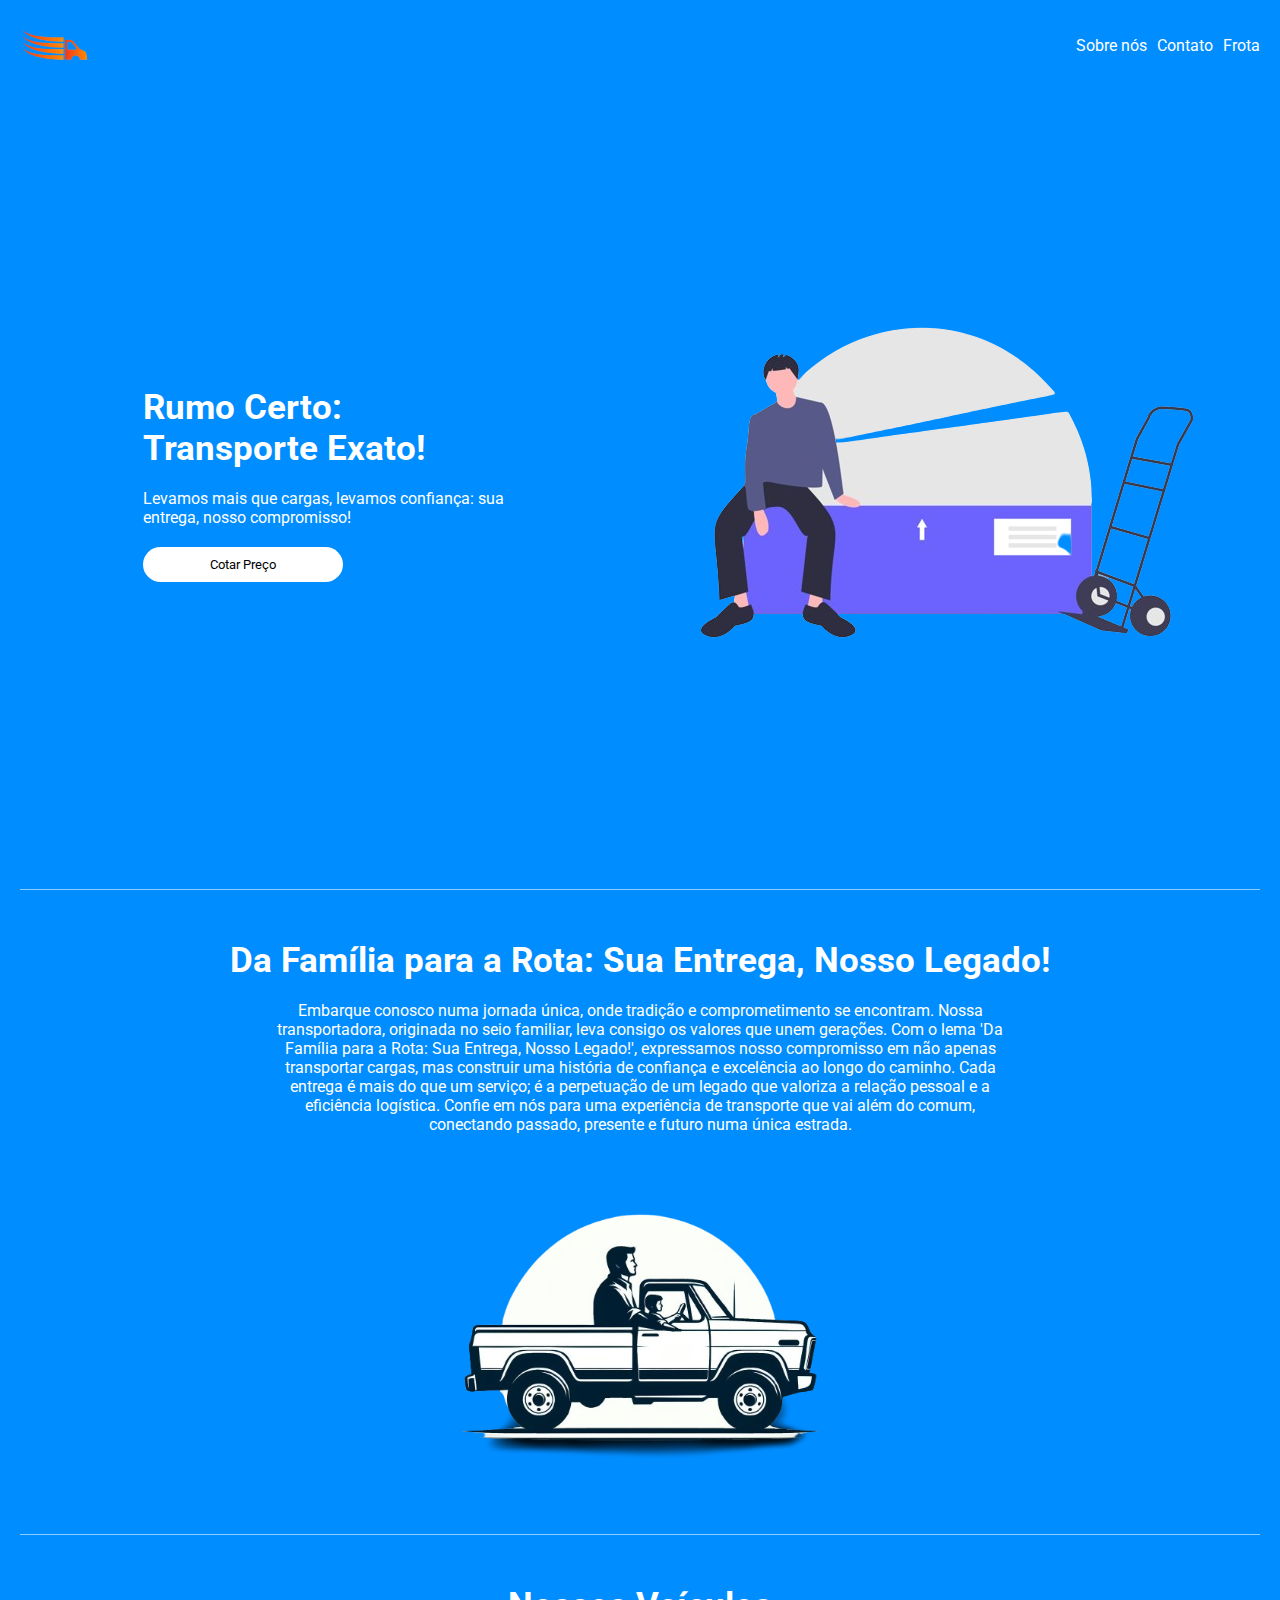
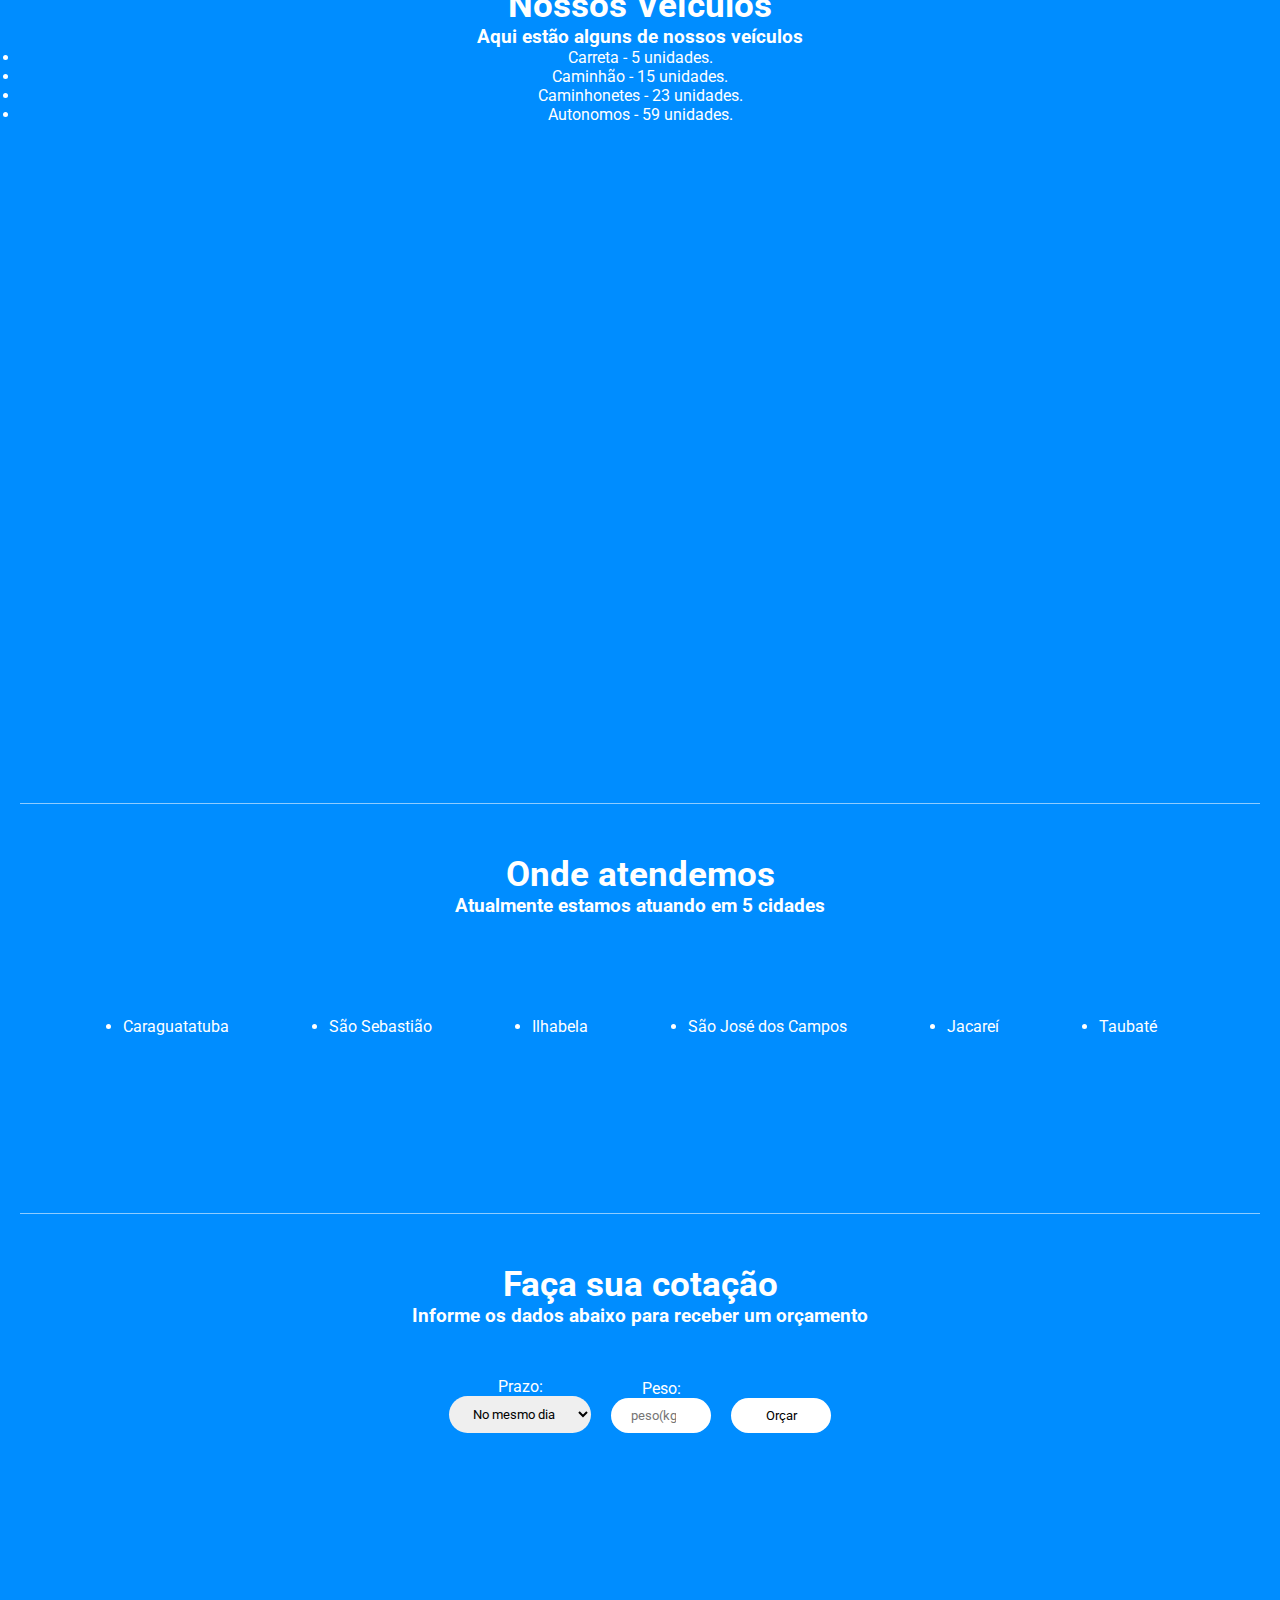
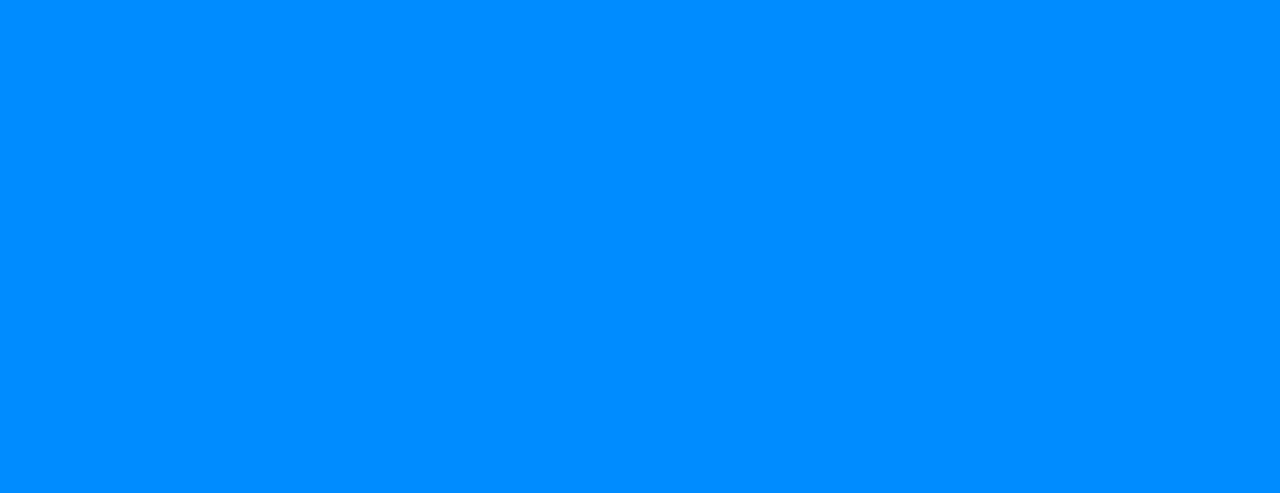
==== challenges-main/index.html @ 495a7d64 "first commit" ====
<!DOCTYPE html>
<html lang="en">

<head>
    <meta charset="UTF-8">
    <meta name="viewport" content="width=device-width, initial-scale=1.0">
    <link rel="stylesheet" href="style.css">
    <title>Transportadora</title>
</head>

<body>
    <header>
        <nav>
            <img class="logo" src="./assets/logo-s.png" alt="">
            <div class="flex-1"></div>
            <a href="#">Sobre nós</a>
            <a href="#">Contato</a>
            <a href="#">Frota</a>
        </nav>
    </header>

    <section class="main">
        <div class="flex-1 content">
            <div class="text">
                <h1>
                    Rumo Certo: Transporte Exato!
                </h1>
                <p>
                    Levamos mais que cargas, levamos confiança: sua entrega, nosso compromisso!
                </p>
                <button>Cotar Preço</button>
            </div>
        </div>
        
        <div class="flex-1">
            <img src="./assets/main/logistic.png" alt="">
        </div>
    </section>
    
    <div class="family">
        <h1>Da Família para a Rota: Sua Entrega, Nosso Legado!</h1>
        <p>
            Embarque conosco numa jornada única, onde tradição e comprometimento se encontram. Nossa transportadora, originada no seio familiar, leva consigo os valores que unem gerações. Com o lema 'Da Família para a Rota: Sua Entrega, Nosso Legado!', expressamos nosso compromisso em não apenas transportar cargas, mas construir uma história de confiança e excelência ao longo do caminho. Cada entrega é mais do que um serviço; é a perpetuação de um legado que valoriza a relação pessoal e a eficiência logística. Confie em nós para uma experiência de transporte que vai além do comum, conectando passado, presente e futuro numa única estrada.
        </p>
        
        <img src="./assets/main/pf2.png" alt="">
    </div>

    <div class="veiculos">
        <h1>Nossos Veículos</h1>
        <h3>Aqui estão alguns de nossos veículos</h3>
        
        <ul>
            
        </ul>
        
    </div>
    
    <div class="local">
        <h1>Onde atendemos</h1>
        <h3>Atualmente estamos atuando em 5 cidades</h3>

        <div class="cidades">

        </div>
    </div>

    <div class="cotacao">
        <h1>Faça sua cotação</h1>
        <h3>Informe os dados abaixo para receber um orçamento</h3>

        <form>
            <label>
                Prazo: <br>
                <select>
                    <option value="100">No mesmo dia</option>
                    <option value="55">3 dias</option>
                    <option value="30">1 semana</option>
                    <option value="10">1 mês</option>
                </select>
            </label>
    
            <label>
                Peso: <br>
                <input class="peso" type="number" placeholder="peso(kg)">
            </label>
    
            <button type="button" onclick="cotacaoFrete()">Orçar</button>
        </form>

        <div class="orcamento">
            
        </div>
    </div>

    <script src="./index.js"></script>
</body>

</html>
---- challenges-main/style.css ----
@import url('https://fonts.googleapis.com/css2?family=Fira+Code:wght@300;400;500;700&family=Roboto:wght@300;400;500;700&display=swap');

* {
    padding: 0;
    margin: 0;
    box-sizing: border-box;
    font-family: 'Fira Code', monospace;
    font-family: 'Roboto', sans-serif;
    color: white;
}

body {
    background-color: #008dff;
    padding: 10px 20px;
}

header {
    height: 70px;
    display: flex;
}

.logo {
    height: 100%;
}

h1 {
    font-size: 35px;
}

nav {
    width: 100%;
    display: flex;
    align-items: center;
    column-gap: 10px;
}

a {
    color: white;
    text-decoration: none;
}

.flex-1 {
    flex: 1;
}

.main{
    height: 90vh;
    display: flex;
    justify-content: space-between;
    align-items: center;
    border-bottom: 0.5px solid rgba(255, 255, 255, 0.555);
    margin-bottom: 50px;
}

.content {
    display: flex;
    align-items: center;
    justify-content: center;
}

.text {
    width: 60%;
    display: flex;
    flex-direction: column;
    row-gap: 20px;
}

.text button {
    background-color: white;
    color: black;
    border: none;
    padding: 10px 0;
    width: 200px;
    border-radius: 25px;
}

.text button:hover {
    background-color: whitesmoke;
}

.family {
    max-height: 90vh;
    display: flex;
    flex-direction: column;
    row-gap: 20px;
    text-align: center;

    align-items: center;

    border-bottom: 0.5px solid rgba(255, 255, 255, 0.555);
    margin-bottom: 50px;
}

.family img {
    height: 380px;
}

.family p {
    width: 60%;
}

.veiculos {
    text-align: center;
    height: 91vh;
    border-bottom: 0.5px solid rgba(255, 255, 255, 0.555);
    margin-bottom: 50px;
}

.local {
    text-align: center;
    height: 40vh;
    border-bottom: 0.5px solid rgba(255, 255, 255, 0.555);
    margin-bottom: 50px;
}

.local .cidades {
    margin-top: 100px;
    display: flex;
    justify-content: center;
    flex-wrap: wrap;
    column-gap: 100px;
    row-gap: 20px;
}

.cotacao {
    display: flex;
    flex-direction: column;
    text-align: center;
    height: 91vh;
}

.cotacao form {
    display: flex;
    column-gap: 20px;
    align-items: flex-end;
    justify-content: center;
    margin-top: 50px;

}

.cotacao option {
    color: black;
}

.cotacao select {
    color: black;
    padding: 10px 20px;
    border-radius: 25px;
    border: none;
}

.cotacao input {
    color: black;
    padding: 10px 20px;
    border-radius: 25px;
    border: none;
    width: 100px;
}

.cotacao button {
    background-color: white;
    color: black;
    border: none;
    padding: 10px 0;
    width: 100px;
    border-radius: 25px;
}

.orcamento {
    font-size: 50px;
    margin-top: 100px;
}
@media screen and (max-width: 768px) {
    .main {
        flex-direction: column;
    }

    .main img {
        width: 100%;
    }

    .family {
        max-height: 100%;
    }

    .family img {
        height: 300px;
    }
}
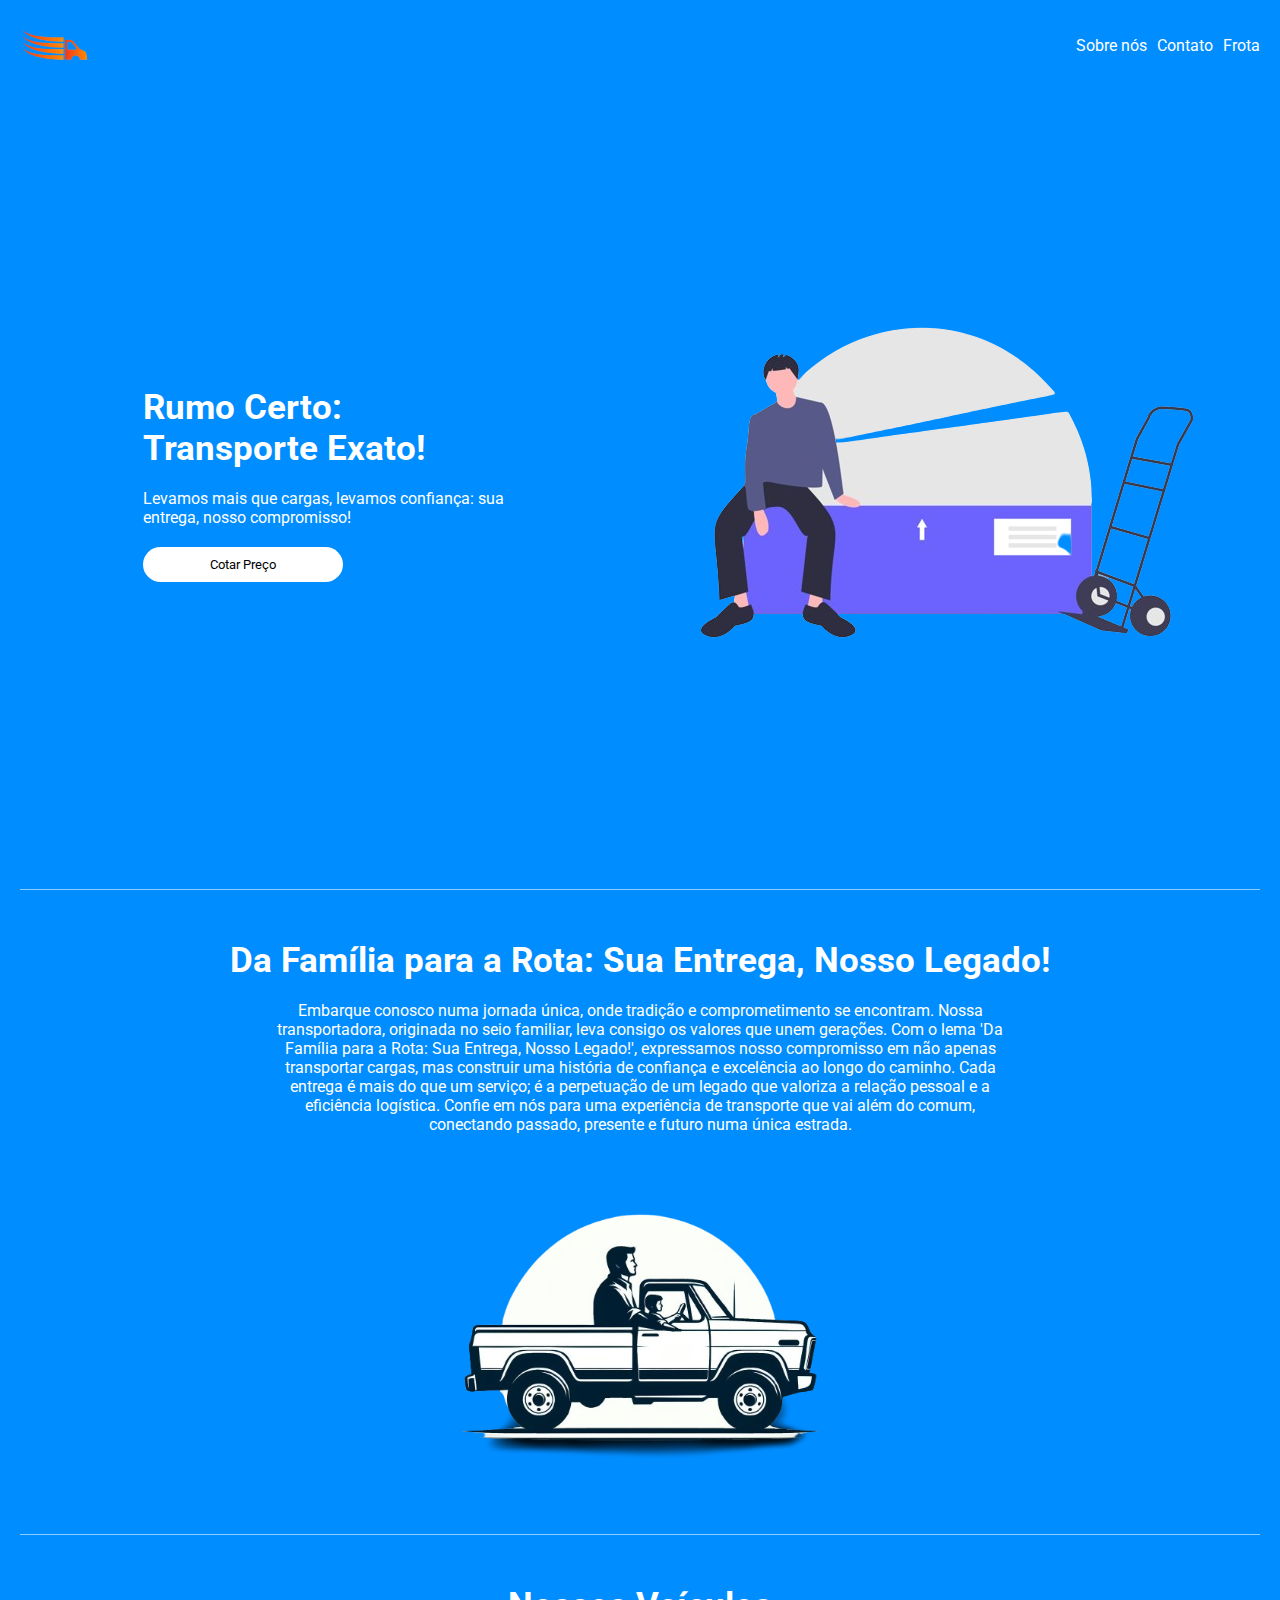
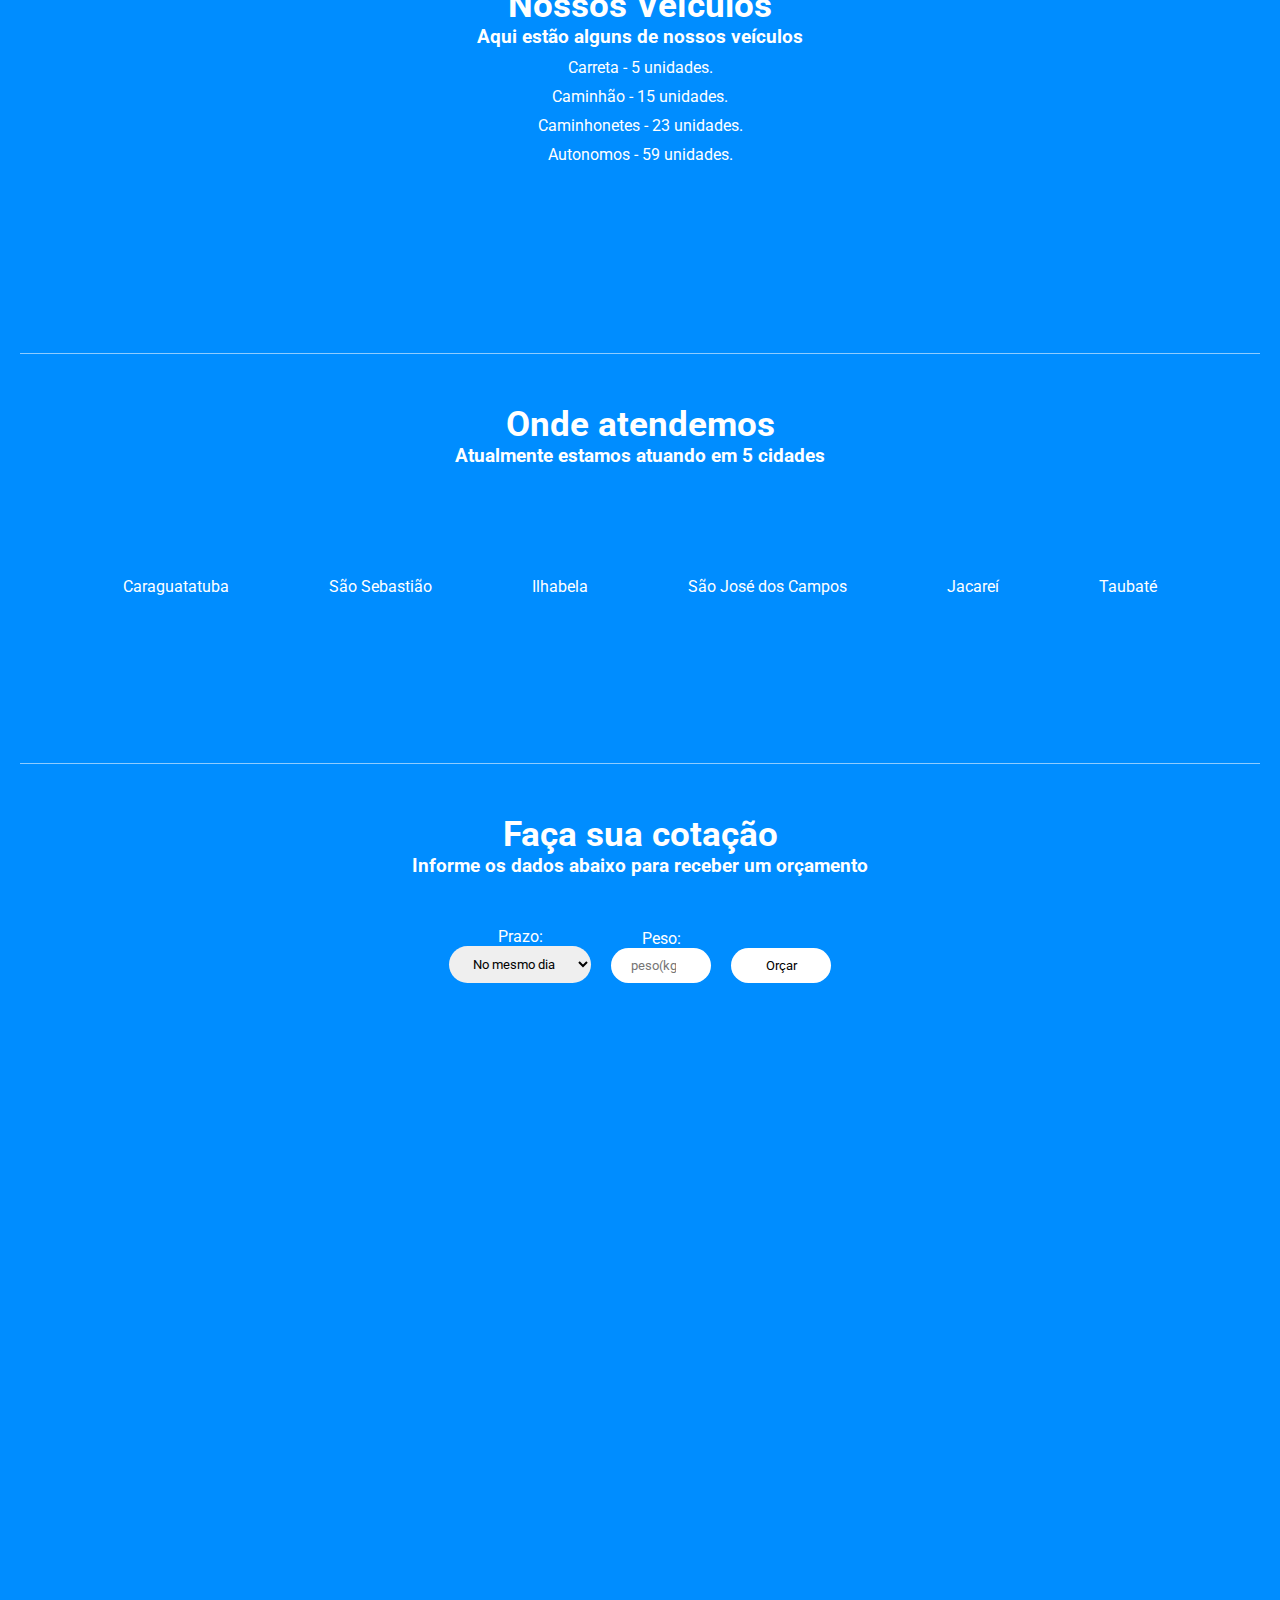
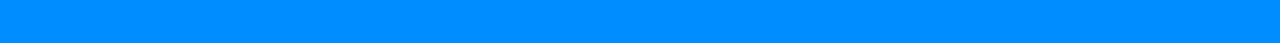
==== commit 0bdd415b: "ajustes" ====
--- a/challenges-main/index.html
+++ b/challenges-main/index.html
@@ -28,7 +28,7 @@
                 <p>
                     Levamos mais que cargas, levamos confiança: sua entrega, nosso compromisso!
                 </p>
-                <button>Cotar Preço</button>
+                <button onclick="scrollPage(0, 2000)">Cotar Preço</button>
             </div>
         </div>
         
--- a/challenges-main/style.css
+++ b/challenges-main/style.css
@@ -101,7 +101,7 @@
 
 .veiculos {
     text-align: center;
-    height: 91vh;
+    height: 41vh;
     border-bottom: 0.5px solid rgba(255, 255, 255, 0.555);
     margin-bottom: 50px;
 }
@@ -120,6 +120,11 @@
     flex-wrap: wrap;
     column-gap: 100px;
     row-gap: 20px;
+}
+
+li{
+    list-style-type: none;
+    margin-top: 10px;
 }
 
 .cotacao {
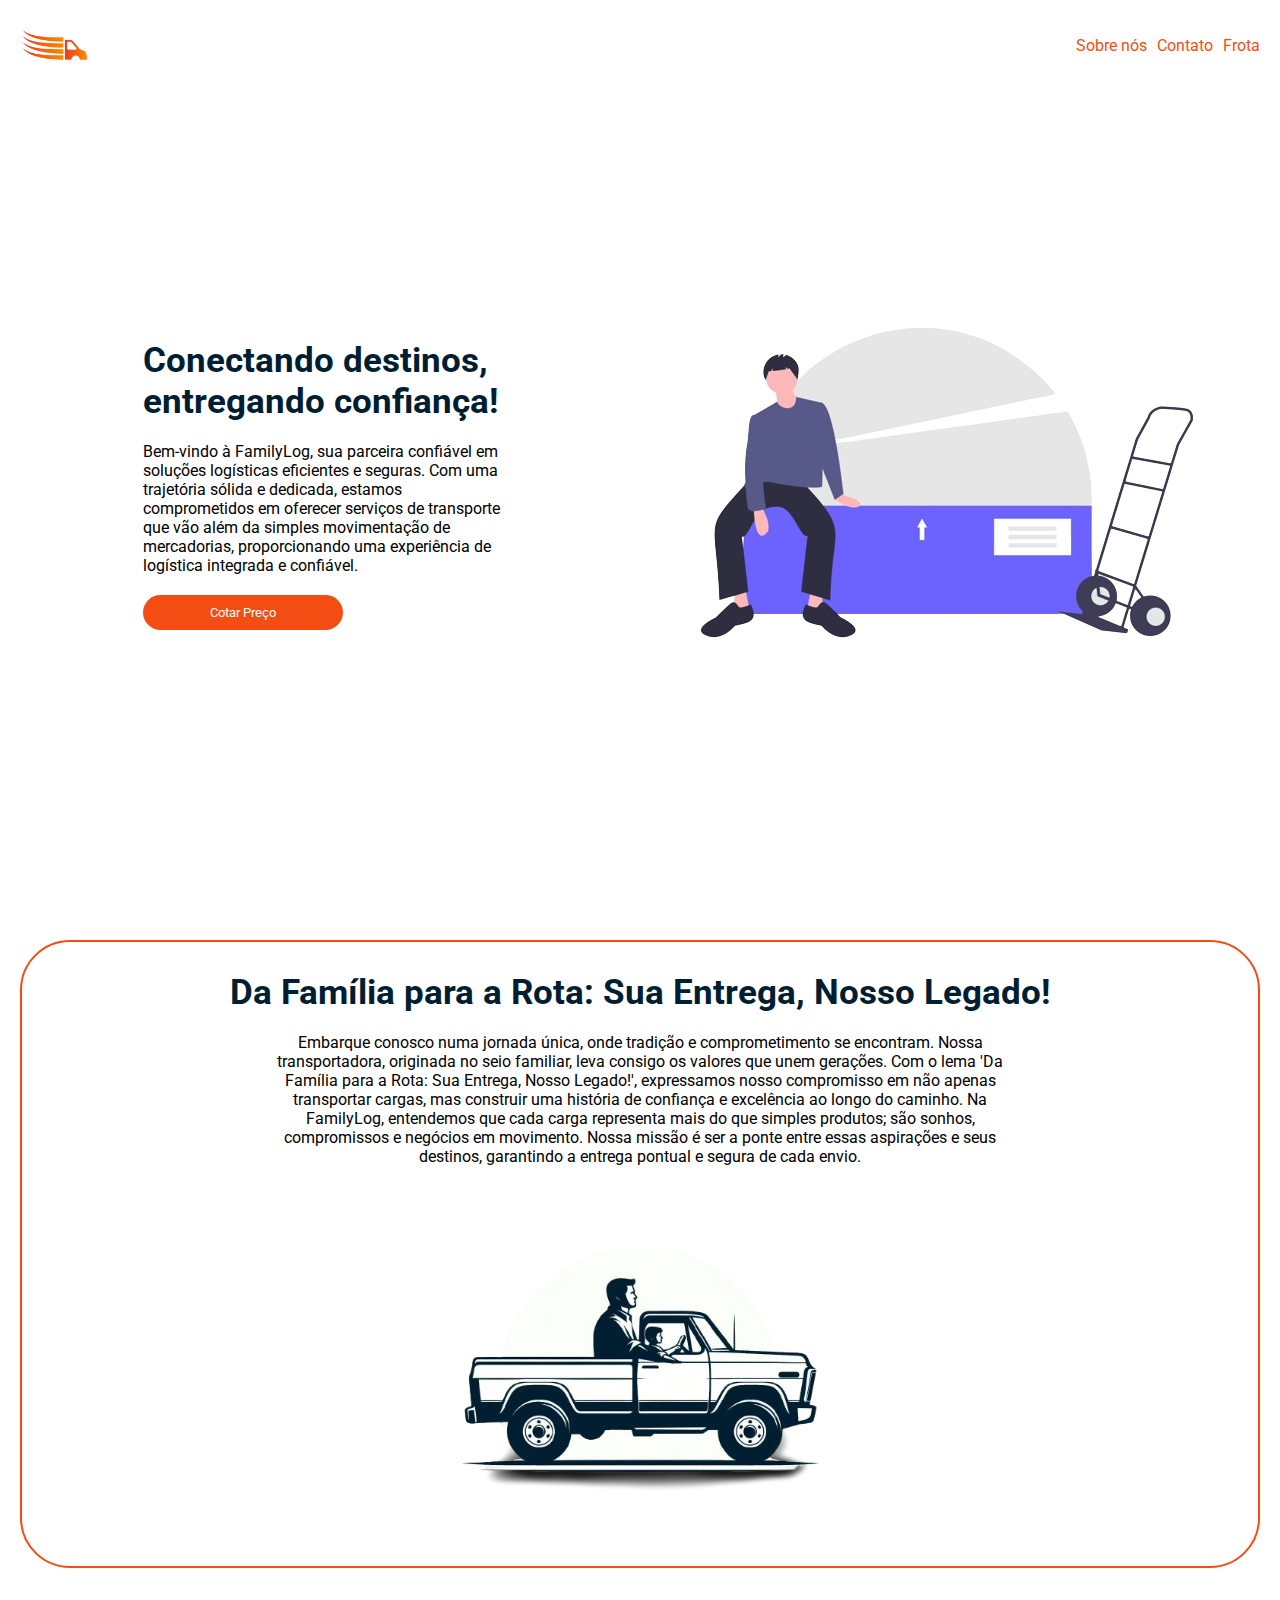
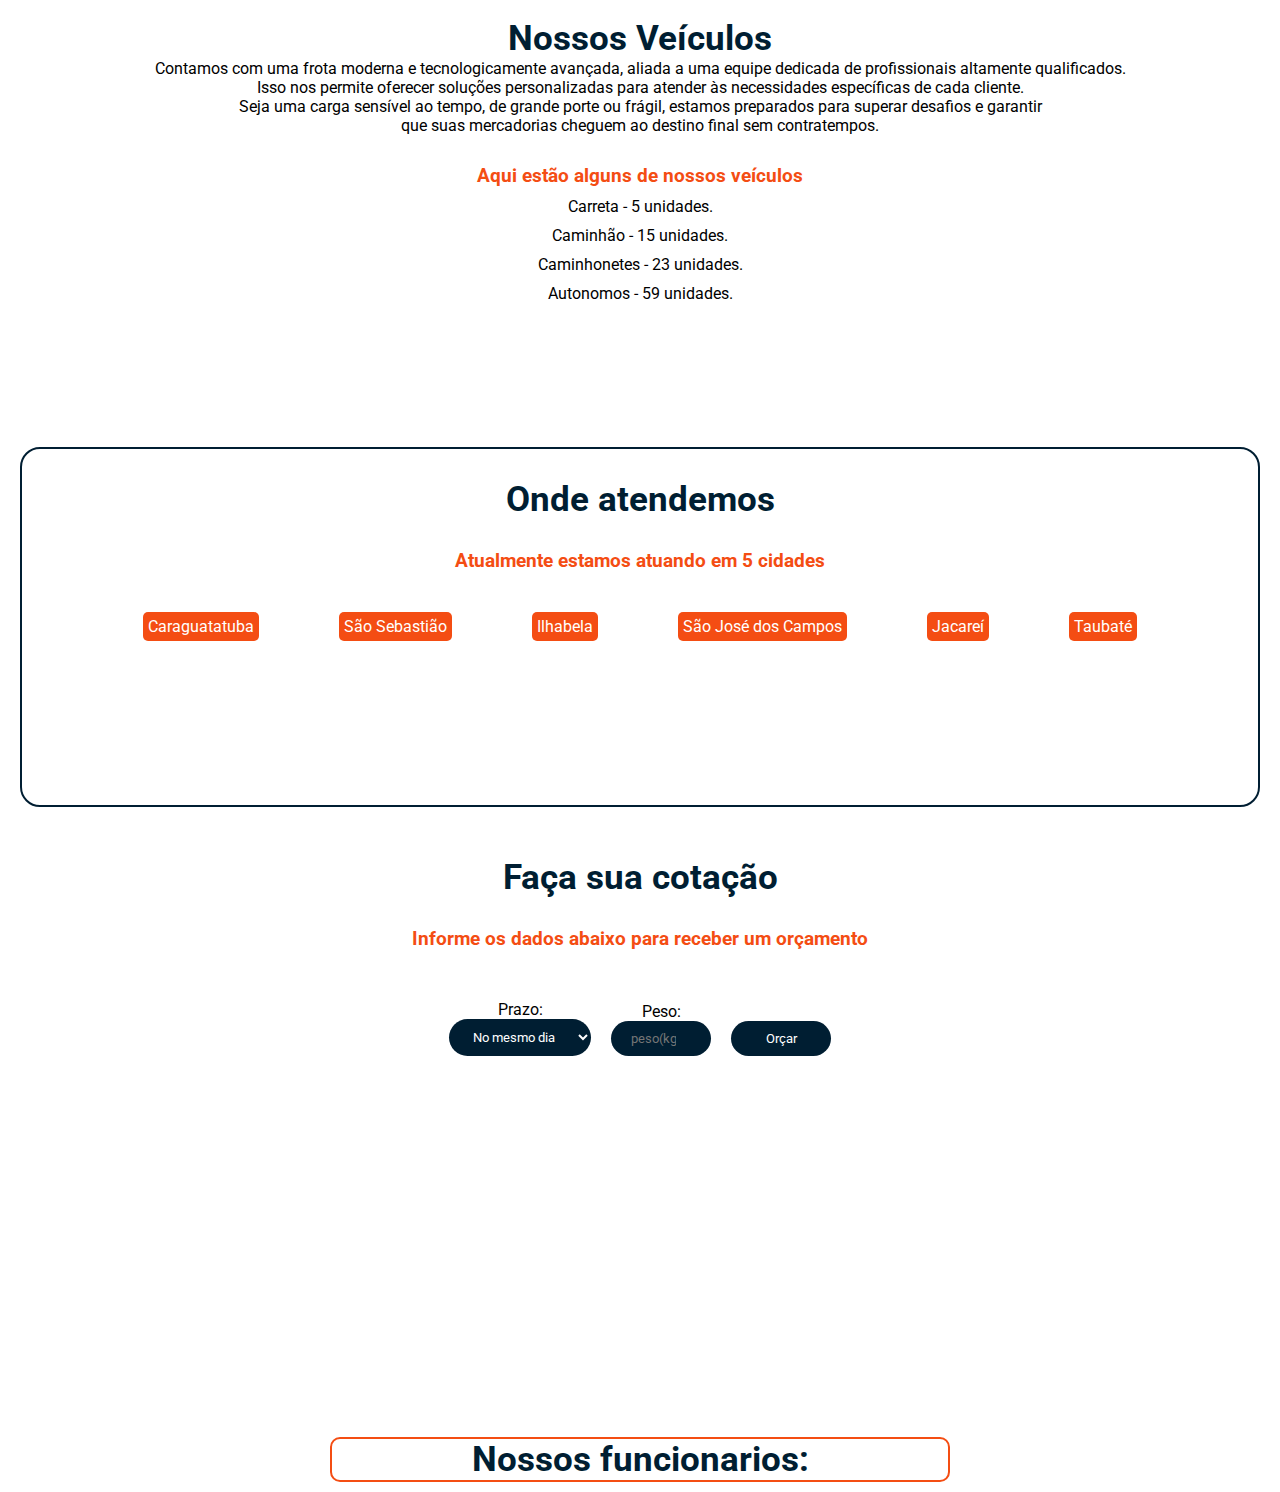
==== commit 0c7ba868: "atualizacoes de projeto" ====
--- a/challenges-main/index.html
+++ b/challenges-main/index.html
@@ -23,39 +23,54 @@
         <div class="flex-1 content">
             <div class="text">
                 <h1>
-                    Rumo Certo: Transporte Exato!
+                    Conectando destinos, entregando confiança!
                 </h1>
                 <p>
-                    Levamos mais que cargas, levamos confiança: sua entrega, nosso compromisso!
+                    Bem-vindo à FamilyLog, sua parceira confiável em soluções logísticas eficientes e seguras. Com uma
+                    trajetória sólida e dedicada, estamos comprometidos em oferecer serviços de transporte que vão além
+                    da simples movimentação de mercadorias, proporcionando uma experiência de logística integrada e
+                    confiável.
                 </p>
-                <button onclick="scrollPage(0, 2000)">Cotar Preço</button>
+                <button onclick="scrollPage(0, 1700)">Cotar Preço</button>
             </div>
         </div>
-        
+
         <div class="flex-1">
             <img src="./assets/main/logistic.png" alt="">
         </div>
     </section>
-    
+
     <div class="family">
         <h1>Da Família para a Rota: Sua Entrega, Nosso Legado!</h1>
         <p>
-            Embarque conosco numa jornada única, onde tradição e comprometimento se encontram. Nossa transportadora, originada no seio familiar, leva consigo os valores que unem gerações. Com o lema 'Da Família para a Rota: Sua Entrega, Nosso Legado!', expressamos nosso compromisso em não apenas transportar cargas, mas construir uma história de confiança e excelência ao longo do caminho. Cada entrega é mais do que um serviço; é a perpetuação de um legado que valoriza a relação pessoal e a eficiência logística. Confie em nós para uma experiência de transporte que vai além do comum, conectando passado, presente e futuro numa única estrada.
+            Embarque conosco numa jornada única, onde tradição e comprometimento se encontram. Nossa transportadora,
+            originada no seio familiar, leva consigo os valores que unem gerações. Com o lema 'Da Família para a Rota:
+            Sua Entrega, Nosso Legado!', expressamos nosso compromisso em não apenas transportar cargas, mas construir
+            uma história de confiança e excelência ao longo do caminho. Na FamilyLog, entendemos que cada carga
+            representa mais do que simples produtos; são sonhos, compromissos e negócios em movimento. Nossa missão é
+            ser a ponte entre essas aspirações e seus destinos, garantindo a entrega pontual e segura de cada envio.
         </p>
-        
+
         <img src="./assets/main/pf2.png" alt="">
     </div>
 
     <div class="veiculos">
         <h1>Nossos Veículos</h1>
+        <p>
+            Contamos com uma frota moderna e tecnologicamente avançada, aliada a uma equipe dedicada de profissionais
+            altamente qualificados. <br> Isso nos permite oferecer soluções personalizadas para atender às necessidades
+            específicas de cada cliente. <br> Seja uma carga sensível ao tempo, de grande porte ou frágil, estamos
+            preparados para superar desafios e garantir <br> que suas mercadorias cheguem ao destino final sem
+            contratempos.
+        </p>
         <h3>Aqui estão alguns de nossos veículos</h3>
-        
+
         <ul>
-            
+
         </ul>
-        
+
     </div>
-    
+
     <div class="local">
         <h1>Onde atendemos</h1>
         <h3>Atualmente estamos atuando em 5 cidades</h3>
@@ -79,19 +94,26 @@
                     <option value="10">1 mês</option>
                 </select>
             </label>
-    
+
             <label>
                 Peso: <br>
                 <input class="peso" type="number" placeholder="peso(kg)">
             </label>
-    
+
             <button type="button" onclick="cotacaoFrete()">Orçar</button>
         </form>
 
         <div class="orcamento">
-            
+
         </div>
     </div>
+
+    <div class="quadroFuncionarios">
+        <div class="funcionarios">
+            <h1>Nossos funcionarios:</h1>
+        </div>
+    </div>
+
 
     <script src="./index.js"></script>
 </body>
--- a/challenges-main/style.css
+++ b/challenges-main/style.css
@@ -6,11 +6,11 @@
     box-sizing: border-box;
     font-family: 'Fira Code', monospace;
     font-family: 'Roboto', sans-serif;
-    color: white;
+    color: black;
 }
 
 body {
-    background-color: #008dff;
+    background-color: #ffffff;
     padding: 10px 20px;
 }
 
@@ -25,6 +25,12 @@
 
 h1 {
     font-size: 35px;
+    color: #001e32;
+}
+
+h3{
+    margin-top: 30px;
+    color: #001e32;
 }
 
 nav {
@@ -35,7 +41,7 @@
 }
 
 a {
-    color: white;
+    color: #f44d13;
     text-decoration: none;
 }
 
@@ -66,8 +72,8 @@
 }
 
 .text button {
-    background-color: white;
-    color: black;
+    background-color: #f44d13;
+    color: white;
     border: none;
     padding: 10px 0;
     width: 200px;
@@ -75,20 +81,23 @@
 }
 
 .text button:hover {
-    background-color: whitesmoke;
+    background-color: #575989;
 }
 
 .family {
-    max-height: 90vh;
+    max-height: 100vh;
     display: flex;
     flex-direction: column;
     row-gap: 20px;
     text-align: center;
-
-    align-items: center;
-
-    border-bottom: 0.5px solid rgba(255, 255, 255, 0.555);
+    
+    align-items: center;
+
+    border-bottom: 0.5px solid rgba(255, 255, 255, 0.555);
+    border-radius: 50px;
     margin-bottom: 50px;
+    padding-top: 30px;
+    border: 2px solid #f44d13;
 }
 
 .family img {
@@ -97,29 +106,44 @@
 
 .family p {
     width: 60%;
+    color: black;
 }
 
 .veiculos {
     text-align: center;
-    height: 41vh;
-    border-bottom: 0.5px solid rgba(255, 255, 255, 0.555);
+    height: 31vh;
+    border-bottom: 0.5px solid rgba(255, 255, 255, 0.555);
+    margin-bottom: 150px;
+}
+
+h3{
+    color: #f44d13;
+}
+
+.local {
+    text-align: center;
+    height: 40vh;
+    border-bottom: 0.5px solid rgba(255, 255, 255, 0.555);
+    border-radius: 20px;
     margin-bottom: 50px;
-}
-
-.local {
-    text-align: center;
-    height: 40vh;
-    border-bottom: 0.5px solid rgba(255, 255, 255, 0.555);
-    margin-bottom: 50px;
+    padding-top: 30px;
+    border: 2px solid #001e32;
 }
 
 .local .cidades {
-    margin-top: 100px;
+    margin-top: 30px;
     display: flex;
     justify-content: center;
     flex-wrap: wrap;
-    column-gap: 100px;
+    column-gap: 80px;
     row-gap: 20px;
+}
+
+.listaCidades{
+    background-color: #f44d13;
+    border-radius: 5px;
+    padding: 5px;
+    color: #ffffff;
 }
 
 li{
@@ -131,7 +155,7 @@
     display: flex;
     flex-direction: column;
     text-align: center;
-    height: 91vh;
+    height: 50vh;
 }
 
 .cotacao form {
@@ -140,6 +164,7 @@
     align-items: flex-end;
     justify-content: center;
     margin-top: 50px;
+    
 
 }
 
@@ -148,14 +173,16 @@
 }
 
 .cotacao select {
-    color: black;
+    background-color: #001e32;
+    color: #ffffff;
     padding: 10px 20px;
     border-radius: 25px;
     border: none;
 }
 
 .cotacao input {
-    color: black;
+    color: #ffffff;
+    background-color: #001e32;
     padding: 10px 20px;
     border-radius: 25px;
     border: none;
@@ -163,8 +190,8 @@
 }
 
 .cotacao button {
-    background-color: white;
-    color: black;
+    background-color: #001e32;
+    color: #ffffff;
     border: none;
     padding: 10px 0;
     width: 100px;
@@ -175,6 +202,29 @@
     font-size: 50px;
     margin-top: 100px;
 }
+
+.funcionarios {
+    display: flex;
+    flex-direction: column;
+    align-items: center;
+    text-align: center;
+    flex-wrap: wrap;
+    border-radius: 10px;
+    border: 2px solid #f44d13;
+    width: 50%;
+}
+
+.quadroFuncionarios{
+    margin-top: 130px;
+    display: flex;
+    flex-direction: row;
+    justify-content: center;
+}
+
+.listaFuncionarios{
+    margin-bottom: 18px;
+}
+
 @media screen and (max-width: 768px) {
     .main {
         flex-direction: column;
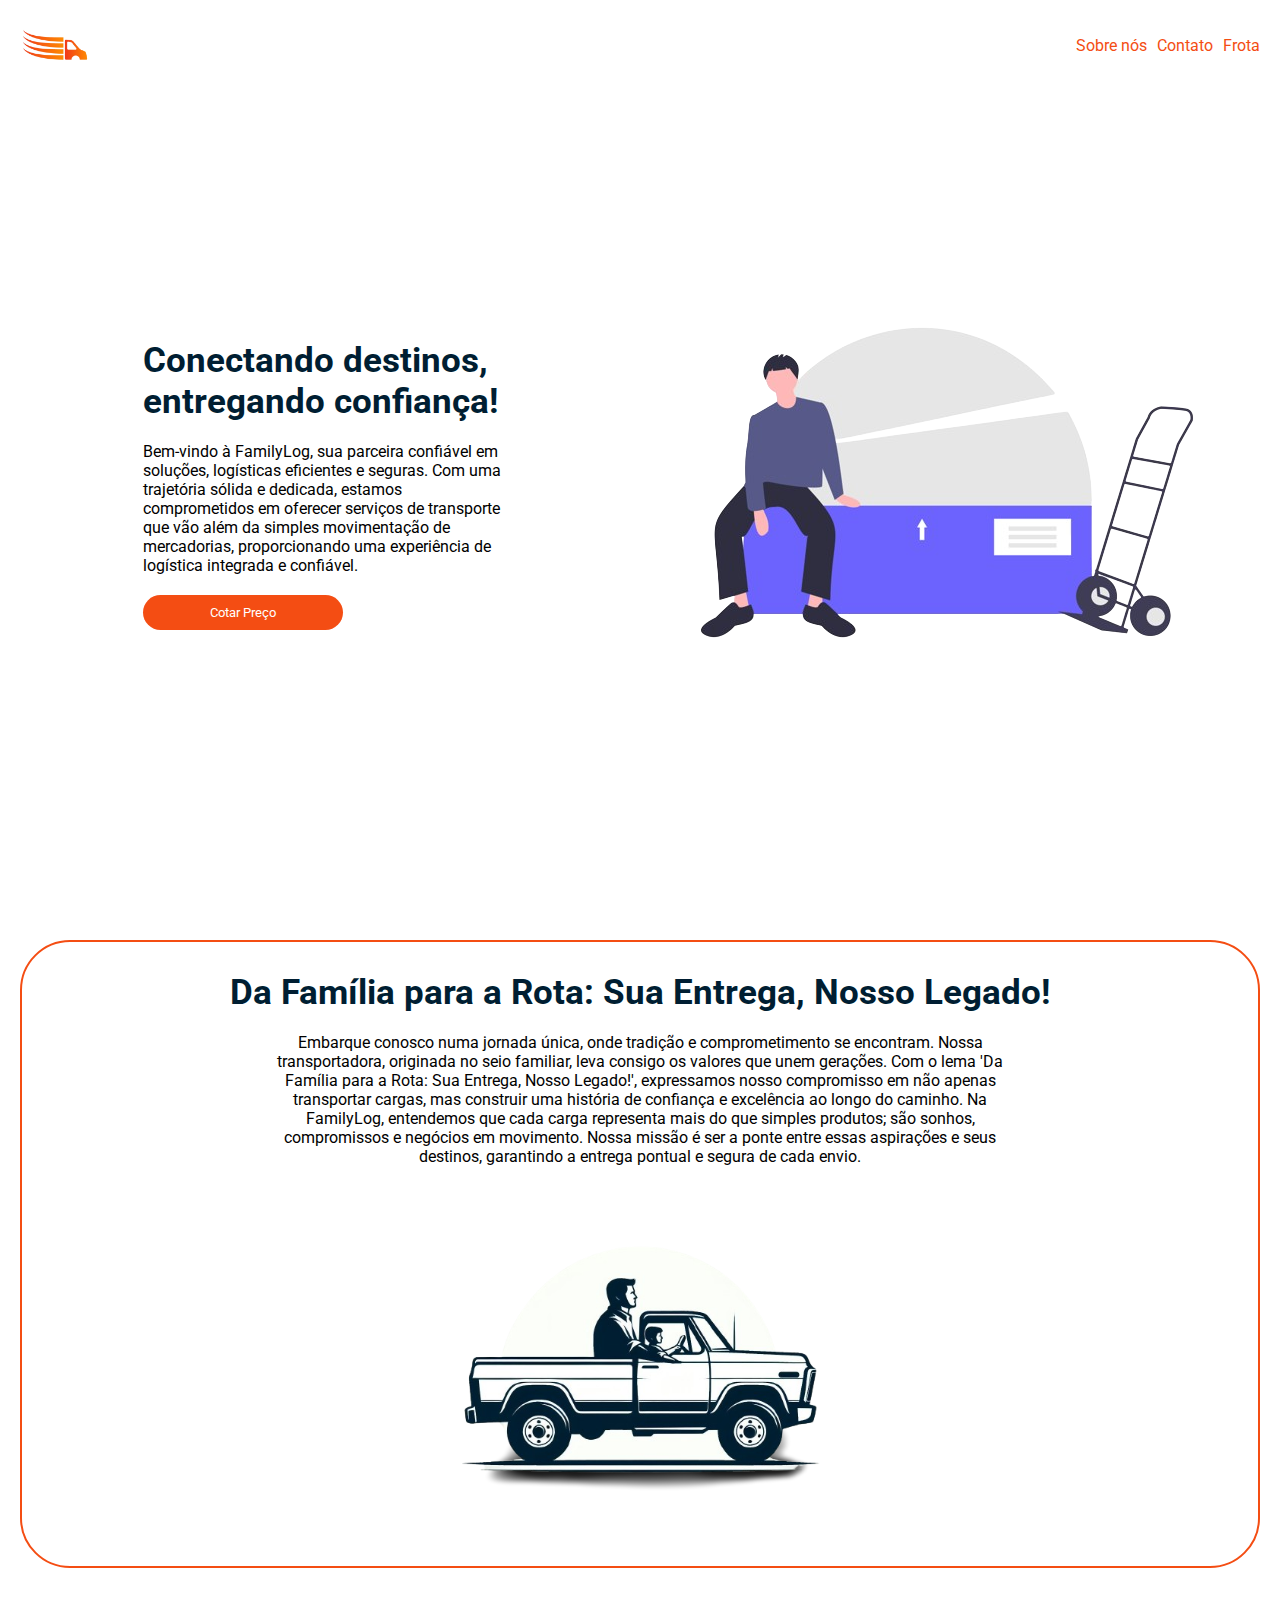
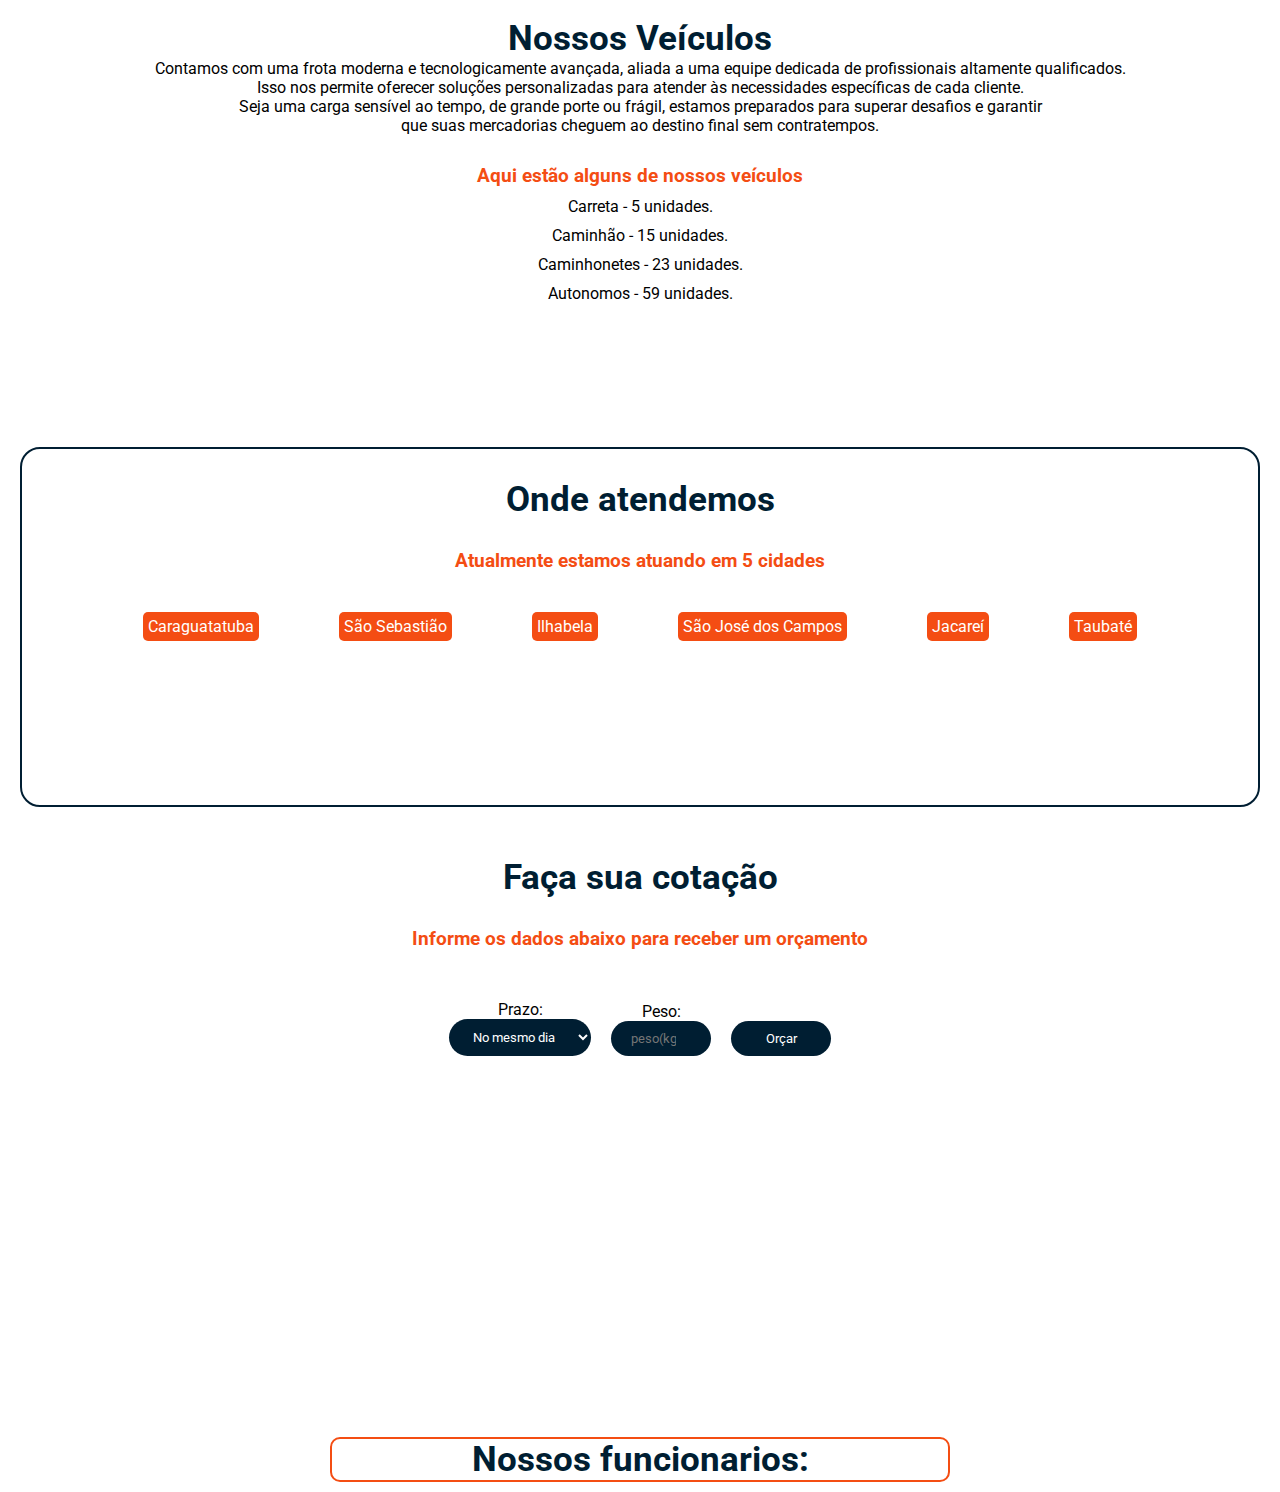
==== commit b52750e2: "ajustes nos arquivos do projeto" ====
--- a/challenges-main/index.html
+++ b/challenges-main/index.html
@@ -26,7 +26,7 @@
                     Conectando destinos, entregando confiança!
                 </h1>
                 <p>
-                    Bem-vindo à FamilyLog, sua parceira confiável em soluções logísticas eficientes e seguras. Com uma
+                    Bem-vindo à FamilyLog, sua parceira confiável em soluções, logísticas eficientes e seguras. Com uma
                     trajetória sólida e dedicada, estamos comprometidos em oferecer serviços de transporte que vão além
                     da simples movimentação de mercadorias, proporcionando uma experiência de logística integrada e
                     confiável.
--- a/challenges-main/style.css
+++ b/challenges-main/style.css
@@ -14,6 +14,10 @@
     padding: 10px 20px;
 }
 
+html {
+    scroll-behavior: smooth;
+}
+
 header {
     height: 70px;
     display: flex;
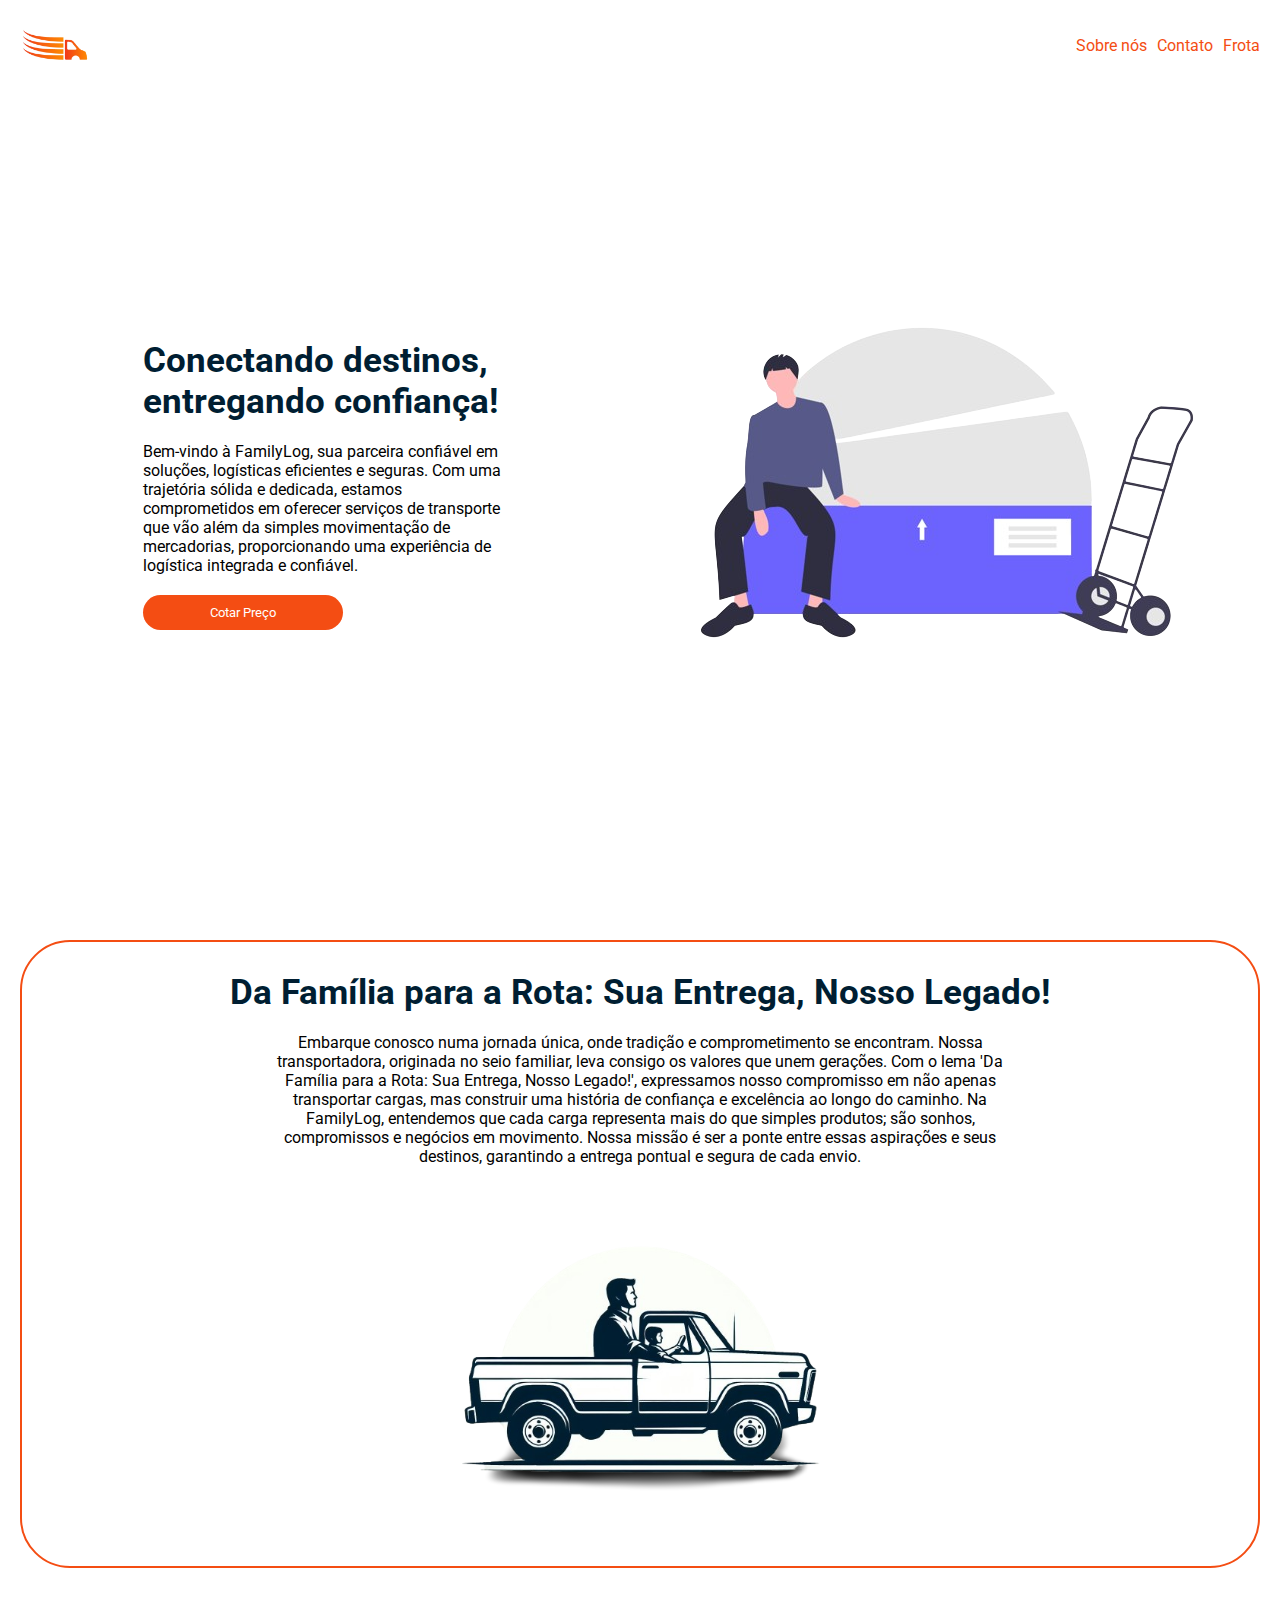
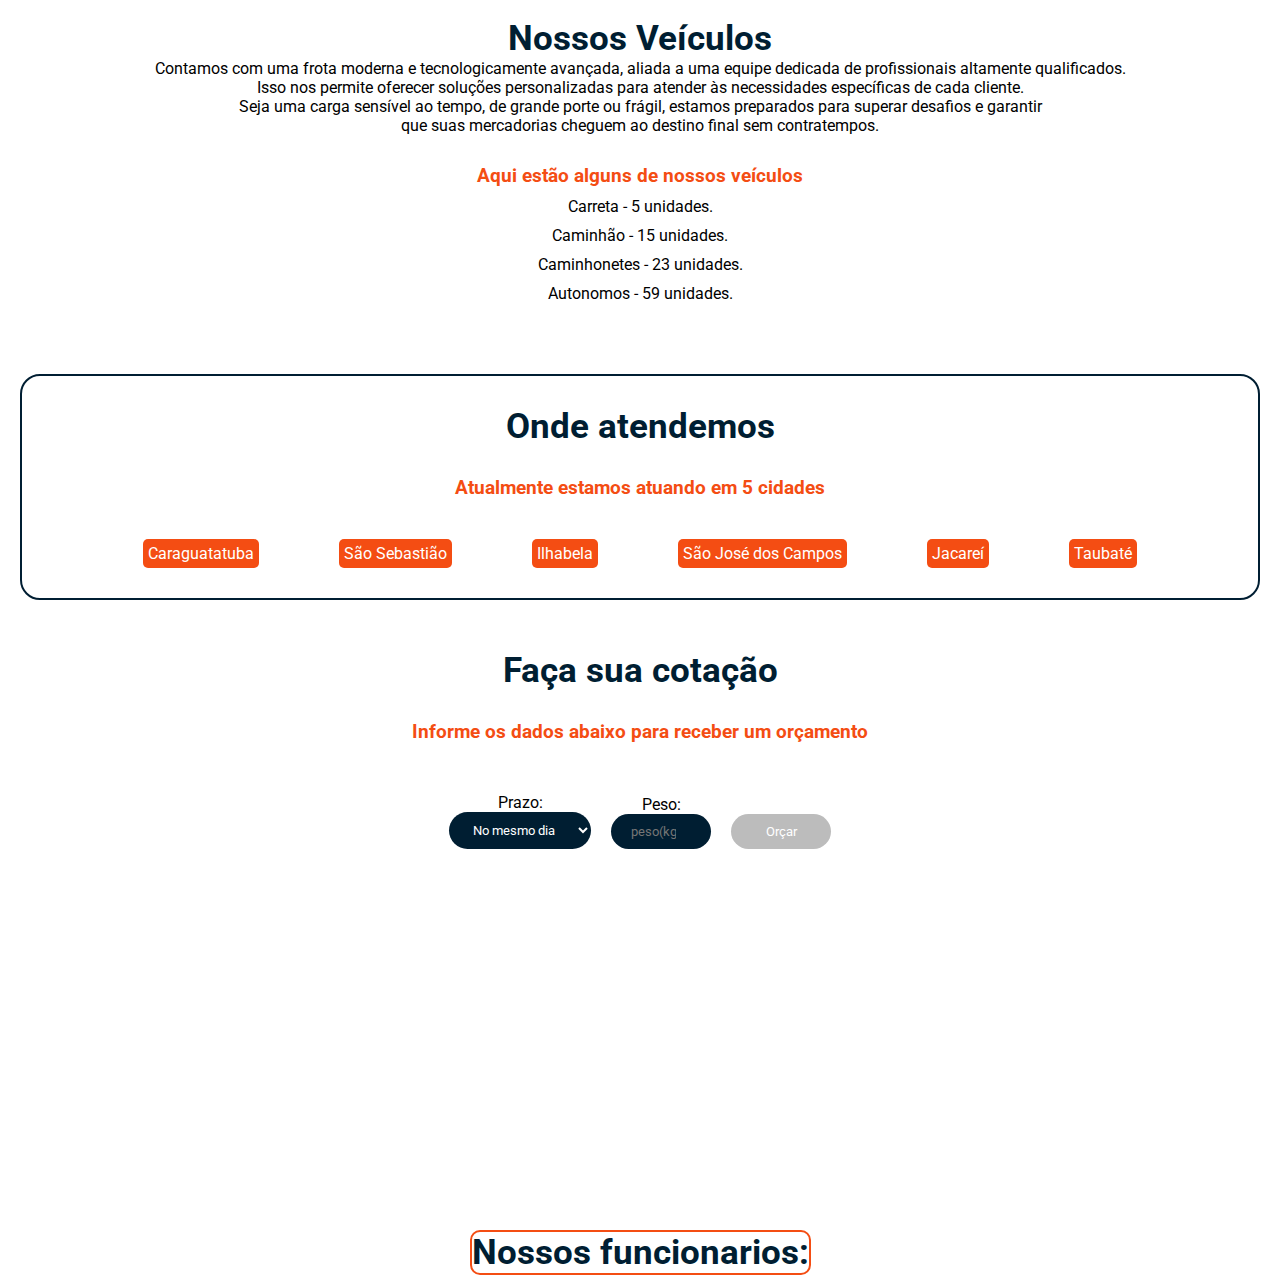
==== commit f5473eb4: "ajustes responsividade" ====
--- a/challenges-main/index.html
+++ b/challenges-main/index.html
@@ -100,7 +100,7 @@
                 <input class="peso" type="number" placeholder="peso(kg)">
             </label>
 
-            <button type="button" onclick="cotacaoFrete()">Orçar</button>
+            <button type="button" id="button" onclick="cotacaoFrete()">Orçar</button>
         </form>
 
         <div class="orcamento">
--- a/challenges-main/style.css
+++ b/challenges-main/style.css
@@ -115,9 +115,9 @@
 
 .veiculos {
     text-align: center;
-    height: 31vh;
-    border-bottom: 0.5px solid rgba(255, 255, 255, 0.555);
-    margin-bottom: 150px;
+    height: auto;
+    border-bottom: 0.5px solid rgba(255, 255, 255, 0.555);
+    margin-bottom: 70px;
 }
 
 h3{
@@ -126,11 +126,11 @@
 
 .local {
     text-align: center;
-    height: 40vh;
+    height: auto;
     border-bottom: 0.5px solid rgba(255, 255, 255, 0.555);
     border-radius: 20px;
     margin-bottom: 50px;
-    padding-top: 30px;
+    padding: 30px;
     border: 2px solid #001e32;
 }
 
@@ -202,6 +202,10 @@
     border-radius: 25px;
 }
 
+.cotacao button:disabled {
+    background-color: #bcbcbc;
+}
+
 .orcamento {
     font-size: 50px;
     margin-top: 100px;
@@ -215,7 +219,7 @@
     flex-wrap: wrap;
     border-radius: 10px;
     border: 2px solid #f44d13;
-    width: 50%;
+    width: auto;
 }
 
 .quadroFuncionarios{
